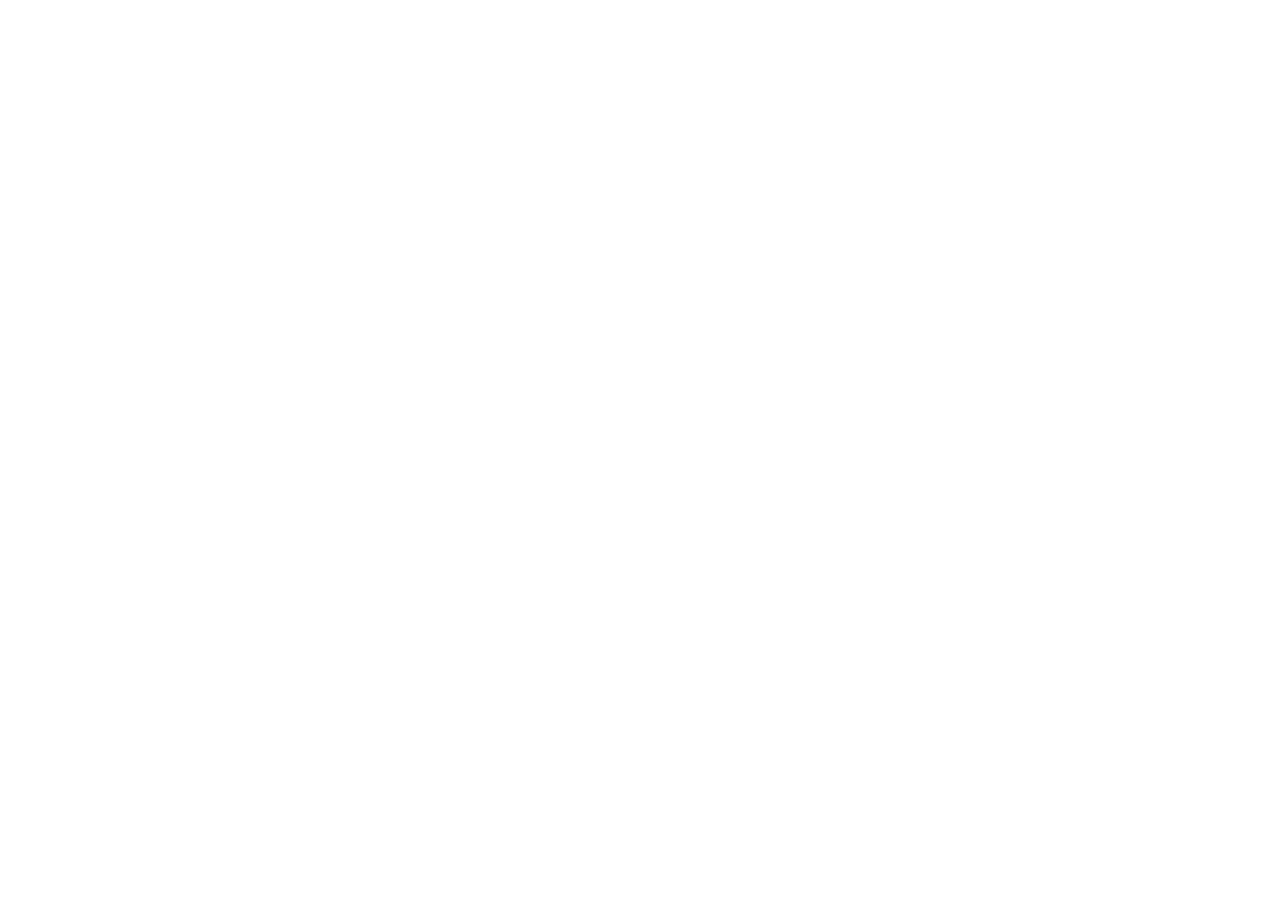
==== index.html @ 74eafe87 "first commit" ====
<!DOCTYPE html>
<html lang="en">
<head>
    <meta charset="UTF-8">
    <meta name="viewport" content="width=device-width, initial-scale=1.0">
    <title>Document</title>
    <link rel="stylesheet" href="main.css">
</head>
<body>
    
</body>
</html>
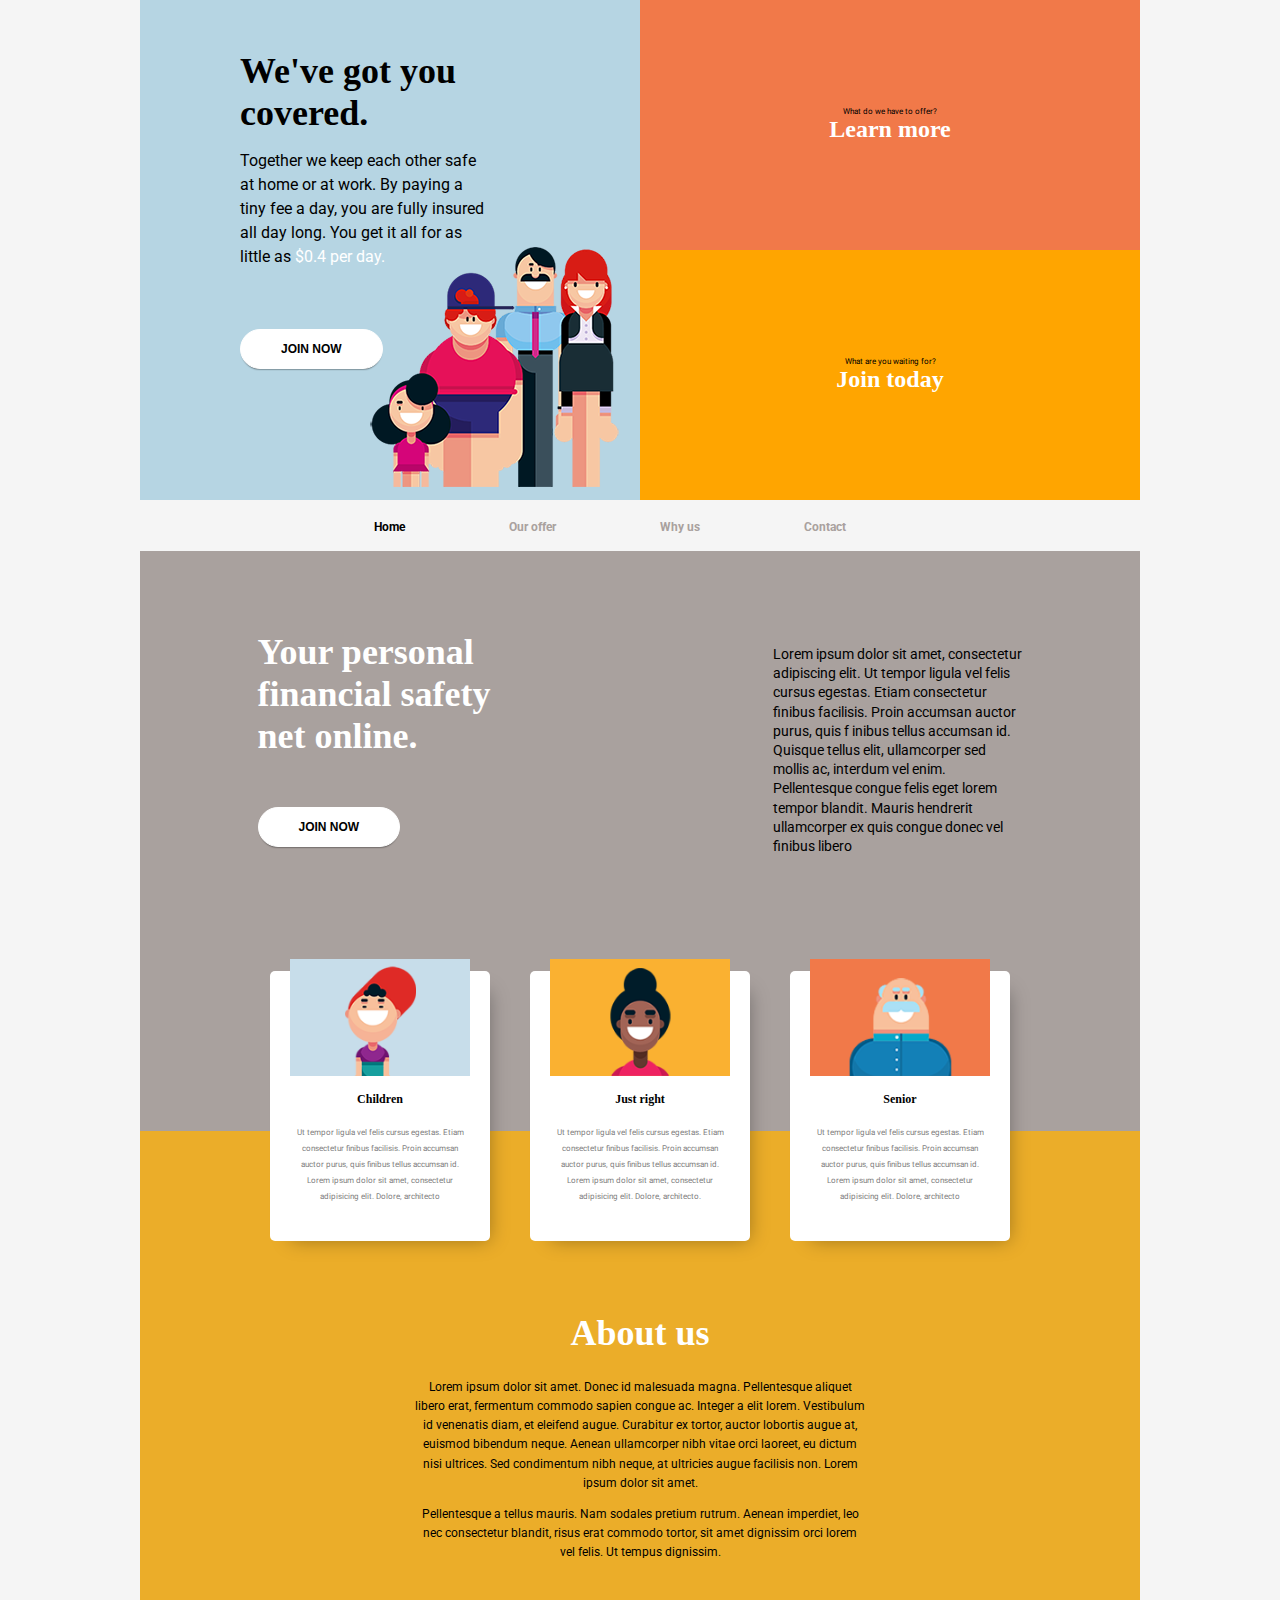
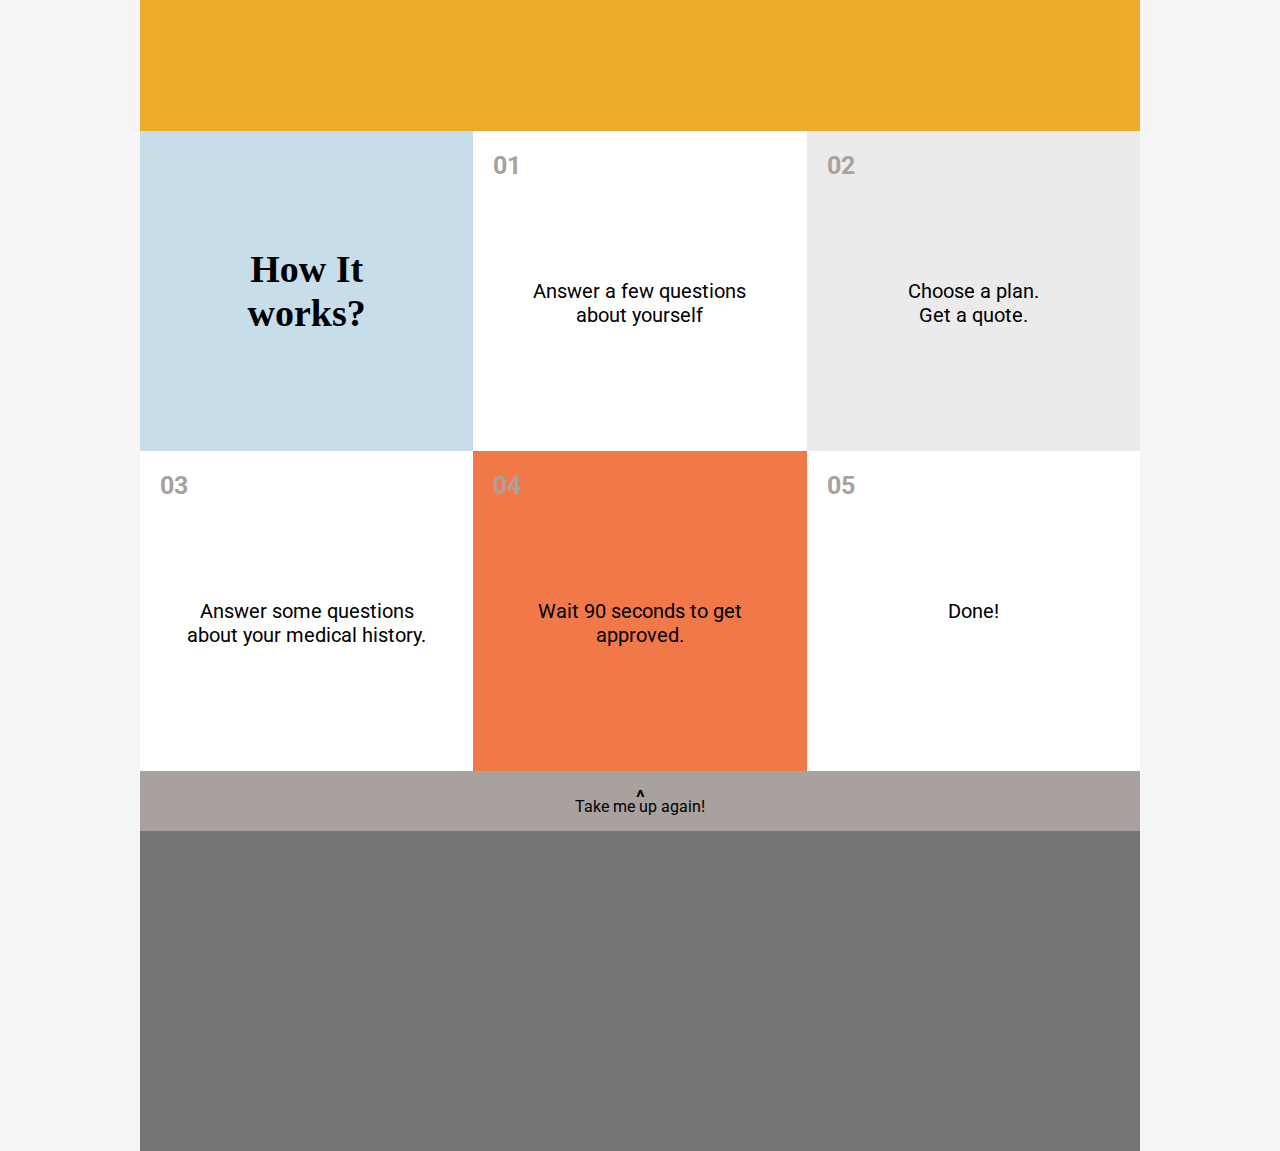
==== commit f2484ce0: "Finalized project. Updated index and contact pages with content and styles. Updated font and buttons" ====
--- a/index.html
+++ b/index.html
@@ -1,12 +1,132 @@
 <!DOCTYPE html>
 <html lang="en">
-<head>
-    <meta charset="UTF-8">
-    <meta name="viewport" content="width=device-width, initial-scale=1.0">
-    <title>Document</title>
-    <link rel="stylesheet" href="main.css">
-</head>
+    <head>
+        <meta charset="UTF-8">
+        <meta name="viewport" content="width=device-width, initial-scale=1.0">
+        <title>Main Page</title>
+        <link href="https://fonts.googleapis.com/css2?family=Roboto:wght@300;400;500;700&display=swap" rel="stylesheet">
+        <link rel="stylesheet" href="index.css">
+        
+    </head>
+    
 <body>
     
+<a id="top"></a>
+<section class="hero">
+    <article class="hero-blue">
+        <h1>We've got you covered.</h1>
+        <p>Together we keep each other safe at home or at work. By paying a tiny fee a day, you are fully insured all day long. You get it all for as little as <a href="price.html">$0.4 per day.</a></p>
+        <button class="myButton">JOIN NOW</button>
+        <div class="image-family">
+            <img src="img/family_small.png" alt="A small family">
+        </div>
+    </article>
+
+    <article class="hero-orange">
+        <p>What do we have to offer?</p>
+        <h2>Learn more</h2>
+    </article>
+
+    <article class="hero-yellow">
+        <p>What are you waiting for?</p>
+        <h2>Join today</h2>
+    </article>
+</section>
+   
+<nav>
+    <ul class="nav-items">
+        <li class="home-link active"><a href="index.html">Home</a></li>
+        <li><a href="index.html">Our offer</a></li>
+        <li><a href="index.html">Why us</a></li>
+        <li><a href="contact.html">Contact</a></li>
+    </ul> 
+</nav>
+
+<section class="section-grey">
+    <article>
+        <h1 class="h1-grey">Your personal financial safety net online.</h1>
+        <a href="#" class="myButton">JOIN NOW</a>
+    </article>
+    <p>Lorem ipsum dolor sit amet, consectetur 
+        adipiscing elit. Ut tempor ligula vel felis 
+        cursus egestas. Etiam consectetur finibus 
+        facilisis. Proin accumsan auctor purus, quis 
+        f
+         inibus tellus accumsan id. Quisque tellus 
+        elit, ullamcorper sed mollis ac, interdum vel 
+        enim. Pellentesque congue felis eget lorem 
+        tempor blandit. Mauris hendrerit 
+        ullamcorper ex quis congue donec vel 
+        finibus libero</p>
+</section>
+
+<section class="section-middle">
+    <div class="grid-container">
+        <article class="card">
+            <div class="img-cards">
+                <img src="img/child_crop.png" alt="Children">
+            </div>
+            <h4 class="h4-cards">Children</h4>
+            <p>Ut tempor ligula vel felis cursus egestas. Etiam consectetur finibus facilisis. Proin accumsan auctor purus, quis finibus tellus accumsan id. Lorem ipsum dolor sit amet, consectetur adipisicing elit. Dolore, architecto</p>       
+        </article>
+        
+        <article class="card">
+            <div class="img-cards">
+                <img src="img/adult-crop.png" alt="Adult">
+            </div>
+            <h4 class="h4-cards">Just right</h4>
+            <p>Ut tempor ligula vel felis cursus egestas. Etiam consectetur finibus facilisis. Proin accumsan auctor purus, quis finibus tellus accumsan id. Lorem ipsum dolor sit amet, consectetur adipisicing elit. Dolore, architecto. </p> 
+        </article>  
+
+        <article class="card">
+            <div class="img-cards">
+                <img src="img/old-crop.png" alt="Senior">
+            </div>
+            <h4 class="h4-cards">Senior</h4>
+            <p>Ut tempor ligula vel felis cursus egestas. Etiam consectetur finibus facilisis. Proin accumsan auctor purus, quis finibus tellus accumsan id. Lorem ipsum dolor sit amet, consectetur adipisicing elit. Dolore, architecto</p> 
+        </article>  
+    </div>
+</section>
+
+<section class="section-yellow">           
+    <article>
+        <h1>About us</h1>
+        <p>Lorem ipsum dolor sit amet. Donec id malesuada magna. Pellentesque aliquet libero erat, fermentum commodo sapien congue ac. Integer a elit lorem. Vestibulum id venenatis diam, et eleifend augue. Curabitur ex tortor, auctor lobortis augue at, euismod bibendum neque. Aenean ullamcorper nibh vitae orci laoreet, eu dictum nisi ultrices. Sed condimentum nibh neque, at ultricies augue facilisis non. Lorem ipsum dolor sit amet.</p>
+        <p>Pellentesque a tellus mauris. Nam sodales pretium rutrum. Aenean imperdiet, leo nec consectetur blandit, risus erat commodo tortor, sit amet dignissim orci lorem vel felis. Ut tempus dignissim.</p>
+    </article>
+</section>
+
+<section class="info-box-container">
+    <article class="signup-one">
+        <h1>How It works?</h1>
+    </article>
+    <article class="signup-two">
+        <h3>01</h3>
+        <p>Answer a few questions about yourself</p>
+    </article>
+    <article class="signup-three">
+        <h3>02</h3>
+        <p>Choose a plan. <br>Get a quote.</p>
+    </article>
+    <article class="signup-four">
+        <h3>03</h3>
+        <p>Answer some questions about your medical history.</p>
+    </article>
+    <article class="signup-five">
+        <h3>04</h3>
+        <p>Wait 90 seconds to get approved.</p>
+    </article>
+    <article class="signup-six">
+        <h3>05</h3>
+        <p>Done!</p>
+    </article>
+</section>
+
+<section class="back-to-top">
+    <p>^</p>
+    <a href="#top" class="tothetop">Take me up again!</a>
+</section>
+
+<footer></footer>
 </body>
-</html>+</html>
--- a/index.css
+++ b/index.css
@@ -0,0 +1,320 @@
+body {
+    margin: auto;
+    max-width: 1000px;
+    background-color: rgb(245, 245, 245);
+    font-family: 'Roboto', sans-serif;
+}
+
+h1 {
+    font-family: 'Playfair Display', serif;
+    font-size: 36px;
+}
+
+h2 {
+    color: #ffffff;
+    margin: 0;
+    font-family: 'Lora', serif;
+}
+
+.hero {
+    height: 500px;
+    display: grid;
+    grid-template-columns: 50% 50%;
+    grid-template-rows: 50% 50%;
+    background-color: rgb(182, 213, 227);
+}
+
+.hero-blue {
+    width: 500px;
+    height: 500px;
+    padding: 50px 0 0 100px;
+    grid-area: 1 / 1 / 3 / 2;
+    display: flex;
+    flex-direction: column;
+    justify-content: flex-start;
+    align-items: baseline;
+}
+
+.hero-blue h1 {
+    margin: 0;
+    width: 280px;
+    padding: 0 0 15px 0;
+}
+
+.hero-blue p {
+    margin: 0 0 20px 0;
+    padding: 0 0 40px;
+    width: 250px;
+    text-align: left;
+    line-height: 1.5rem;
+}
+
+.hero-blue a {
+    color: white;
+}
+
+.image-family {
+    margin: -122px 80px;
+    width: 290px;
+    align-self: flex-end;
+}
+
+.myButton {
+    background-color: #ffffff;
+    border-radius: 29px;
+    box-shadow: 0px 2px 2px -2px black;
+    border: 1px solid white;
+    display: inline-block;
+    color: black;
+    font-size: 12px;
+    font-weight: 700;
+    font-family: 'Fira Sans', sans-serif;
+    padding: 12px 40px;
+    text-decoration: none;
+    cursor: pointer;
+}
+
+.hero-orange {
+    background-color: #F17949;
+    grid-area: 1 / 2 / 2 / 3;
+    display: flex;
+    flex-direction: column;
+    align-items: center;
+    justify-content: center;
+}
+
+.hero-orange p {
+    margin: 0;
+    font-size: 8px;
+}
+
+.hero-yellow {
+    background-color: rgb(255, 165, 0);
+    grid-area: 2 / 2 / 3 / 3;
+    display: flex;
+    flex-direction: column;
+    align-items: center;
+    justify-content: center;
+}
+
+.hero-yellow p {
+    margin: 0;
+    font-size: 8px;
+}
+    
+.nav-items {
+    list-style-type: none;
+    text-align: center;
+    color: #A9A19E;
+}
+
+li {
+    display: inline;
+    font-size: 12px;
+    font-weight: bold;
+    padding: 50px 100px 50px 0;
+}
+
+.home-link a {
+    color: black;
+}
+
+a {
+    text-decoration: none;
+    color: #A9A19E;
+}
+
+.active a {
+    color: black;
+    font-weight: bold;
+}
+
+.section-grey {
+    height: 500px;
+    padding: 80px 0 0 0;
+    background-color: #A9A19E;
+    display: flex;
+    flex-direction: row;
+    justify-content: space-around;
+}
+
+.h1-grey {
+    width: 280px;
+    padding: 0 0 50px 0;
+    margin: 0;
+    font-size: 36px;
+    color: #ffffff;
+}
+
+.section-grey p {
+    width: 250px;
+    color: rgb(0, 0, 0);
+    text-align: left;
+    font-size: 14px;
+    line-height: 1.2rem;
+}
+
+ .section-middle {
+    display: flex;
+    justify-content: center;
+}
+
+.grid-container {
+    display: grid;
+    grid-template-areas: "box box box";
+}
+
+.card {
+    padding: 20px;
+    background-color: white;
+    margin: -160px 20px;
+    border-radius: 5px;
+    width: 180px;
+    height: 230px;
+    display: flex;
+    flex-direction: column;
+    justify-content: center;
+    line-height: 1rem;
+    box-shadow: 10px 10px 18px -11px rgba(0, 0, 0, 0.34);
+}
+
+.card h4 {
+    margin: 15px 0 0 0;
+    color: #000000;
+    font-family: 'Playfair Display', serif;
+    font-size: 12px;
+    text-align: center;
+}
+
+.card p {
+    padding: 10px 0 40px;
+    font-size: 8px;
+    color: grey;
+    text-align: center;
+}
+
+.img-cards {
+    display: flex;
+    justify-content: center;
+    align-items: center;
+    height: 150px;
+}
+
+.card img {
+    max-width: 100%;
+    height: auto;
+    display: block;
+}
+
+
+.section-yellow {
+    height: 600px;
+    background-color: rgb(235, 173, 41);
+    display: flex;
+    flex-direction: column;
+    justify-content: center;
+    align-items: center;
+}
+
+.section-yellow h1 {
+    font-size: 36px;
+    font-family: 'Playfair Display', serif;
+    color: #ffffff;
+    text-align: center;
+}
+
+.section-yellow p {
+    font-size: 12px;
+    text-align: center;
+    width: 450px;
+    color: rgb(0, 0, 0);
+    line-height: 1.2rem;
+}
+
+.info-box-container {
+    display: grid;
+    grid-template-columns: 1fr 1fr 1fr;
+    grid-template-rows: 1fr 1fr;
+    height: 40rem;
+    max-width: 100%;
+    background-color: white;
+}
+
+.info-box-container h1 {
+    font-size: 38px;
+    text-align: center;
+}
+
+.info-box-container h3 {
+    padding: 20px 0 0 20px;
+    color: #A9A19E;
+    margin: 0;
+    font-size: 25px;
+    transition-duration: 6s;
+}
+
+.info-box-container p {
+    text-align: center;
+    font-size: 20px;
+    padding: 0 40px;
+}
+
+.signup-one {
+    padding: 0 80px;
+    background-color: #C7DDEA;
+    display: flex;
+    flex-direction: column;
+    align-items: center;
+    justify-content: center;
+}
+
+.signup-two,
+.signup-four,
+.signup-six {
+    display: grid;
+    grid-template-columns: 1fr;
+    grid-template-rows: 40% 60%;
+}
+
+.signup-three {
+    background-color: #EBEBEB;
+    display: grid;
+    grid-template-columns: 1fr;
+    grid-template-rows: 40% 60%;
+}
+
+.signup-five {
+    background-color: #F17949;
+    display: grid;
+    grid-template-columns: 1fr;
+    grid-template-rows: 40% 60%;
+}
+
+.back-to-top{
+    width: 1000px;
+    height: 50px;
+    padding: 5px 0;
+    background-color: #A9A19E;
+    display: flex;
+    flex-direction: column;
+    justify-content: center;
+    align-items: center;
+}
+
+.back-to-top a{
+    color: black;
+}
+
+.back-to-top p{
+    margin: 0;
+    font-size: 20px;
+    font-weight: 700;
+    line-height: 0;
+    padding: 10px 0 0 0;
+}
+
+footer{
+    width: 1000px;
+    height: 20rem;
+    background-color: #777574;
+}